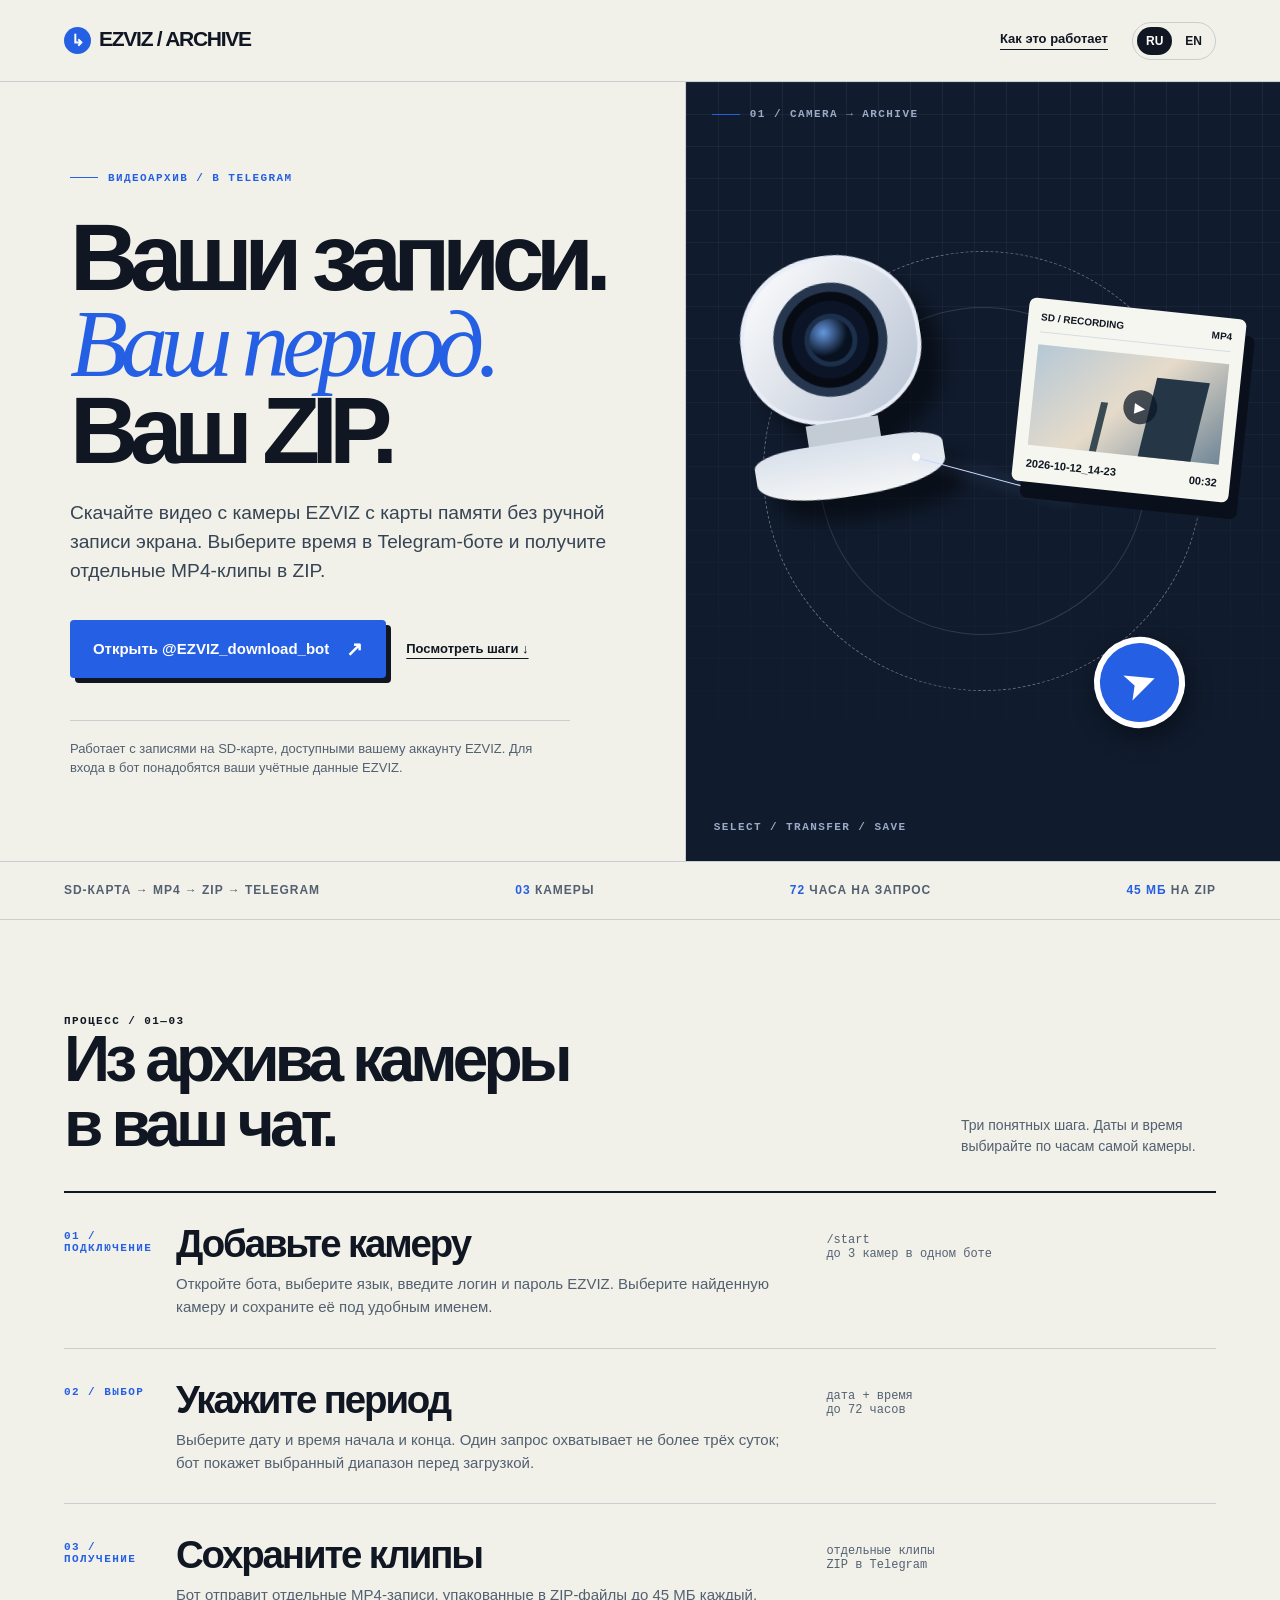
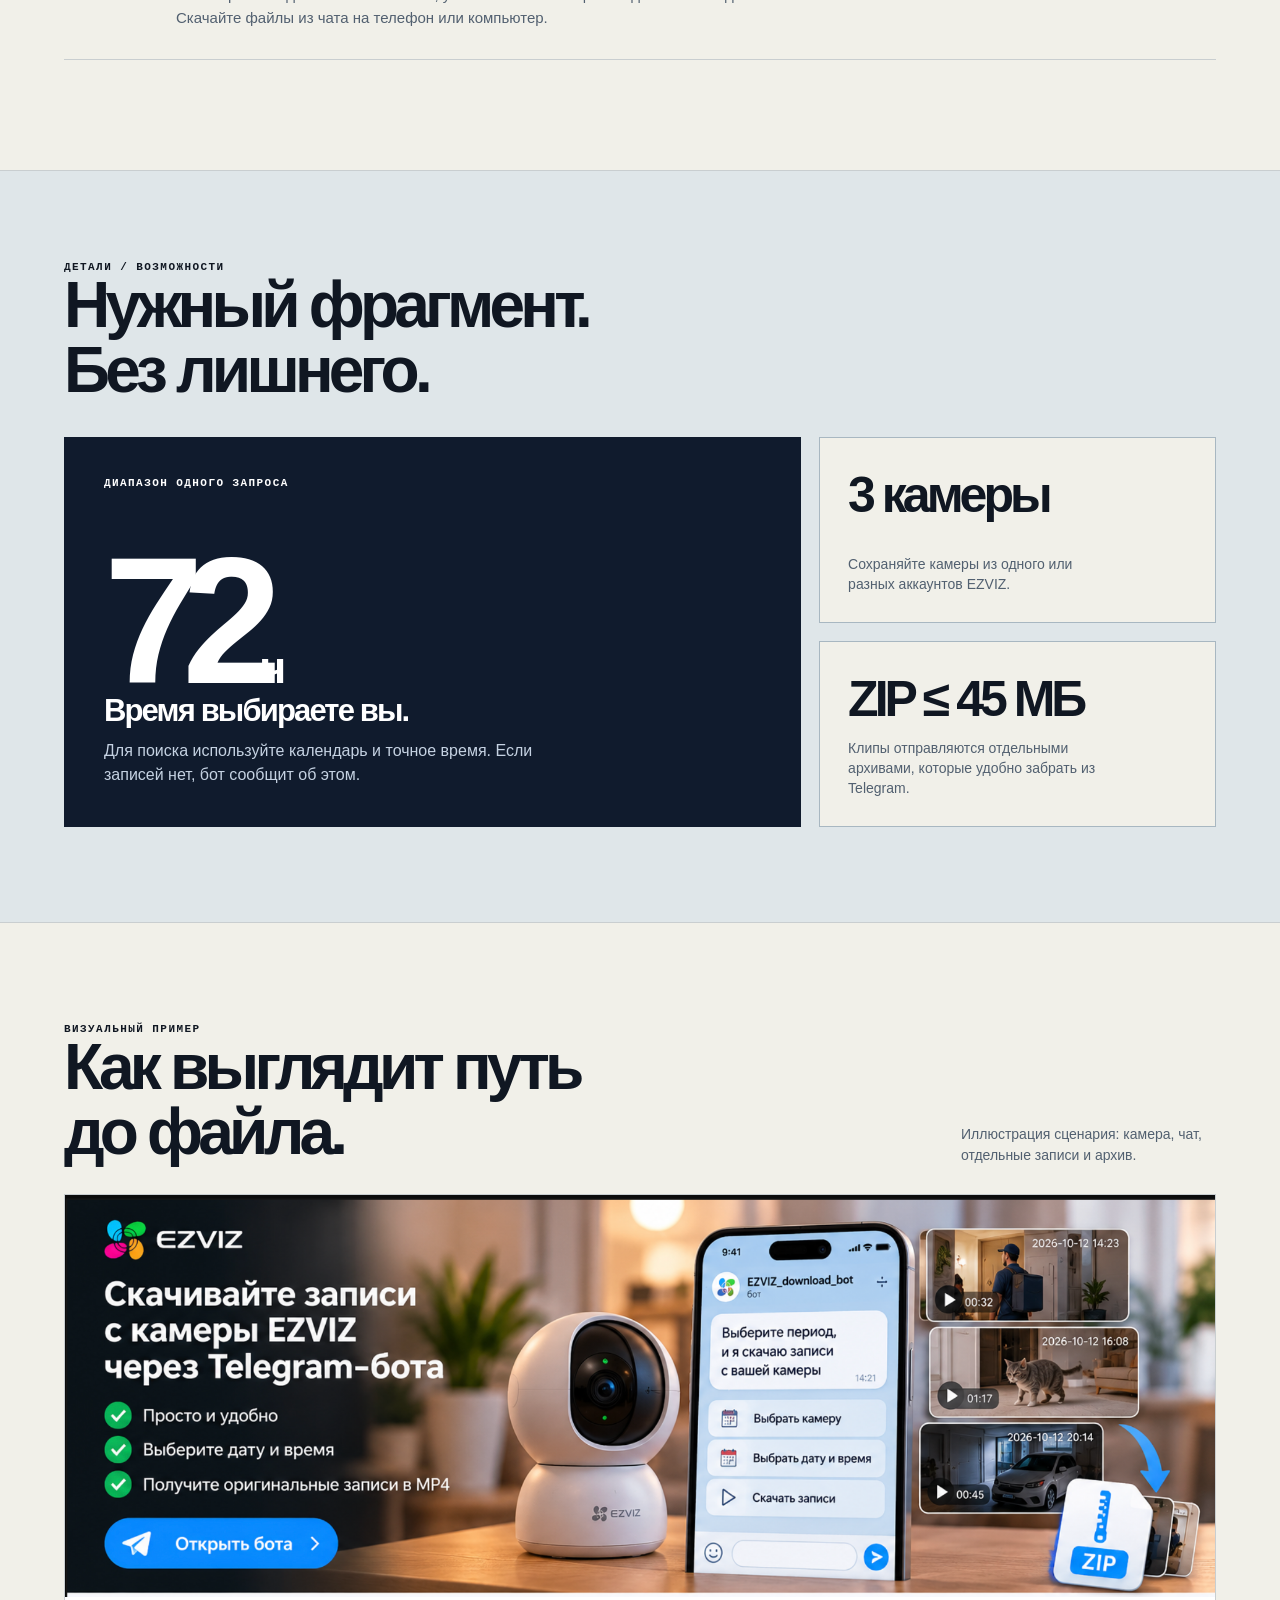
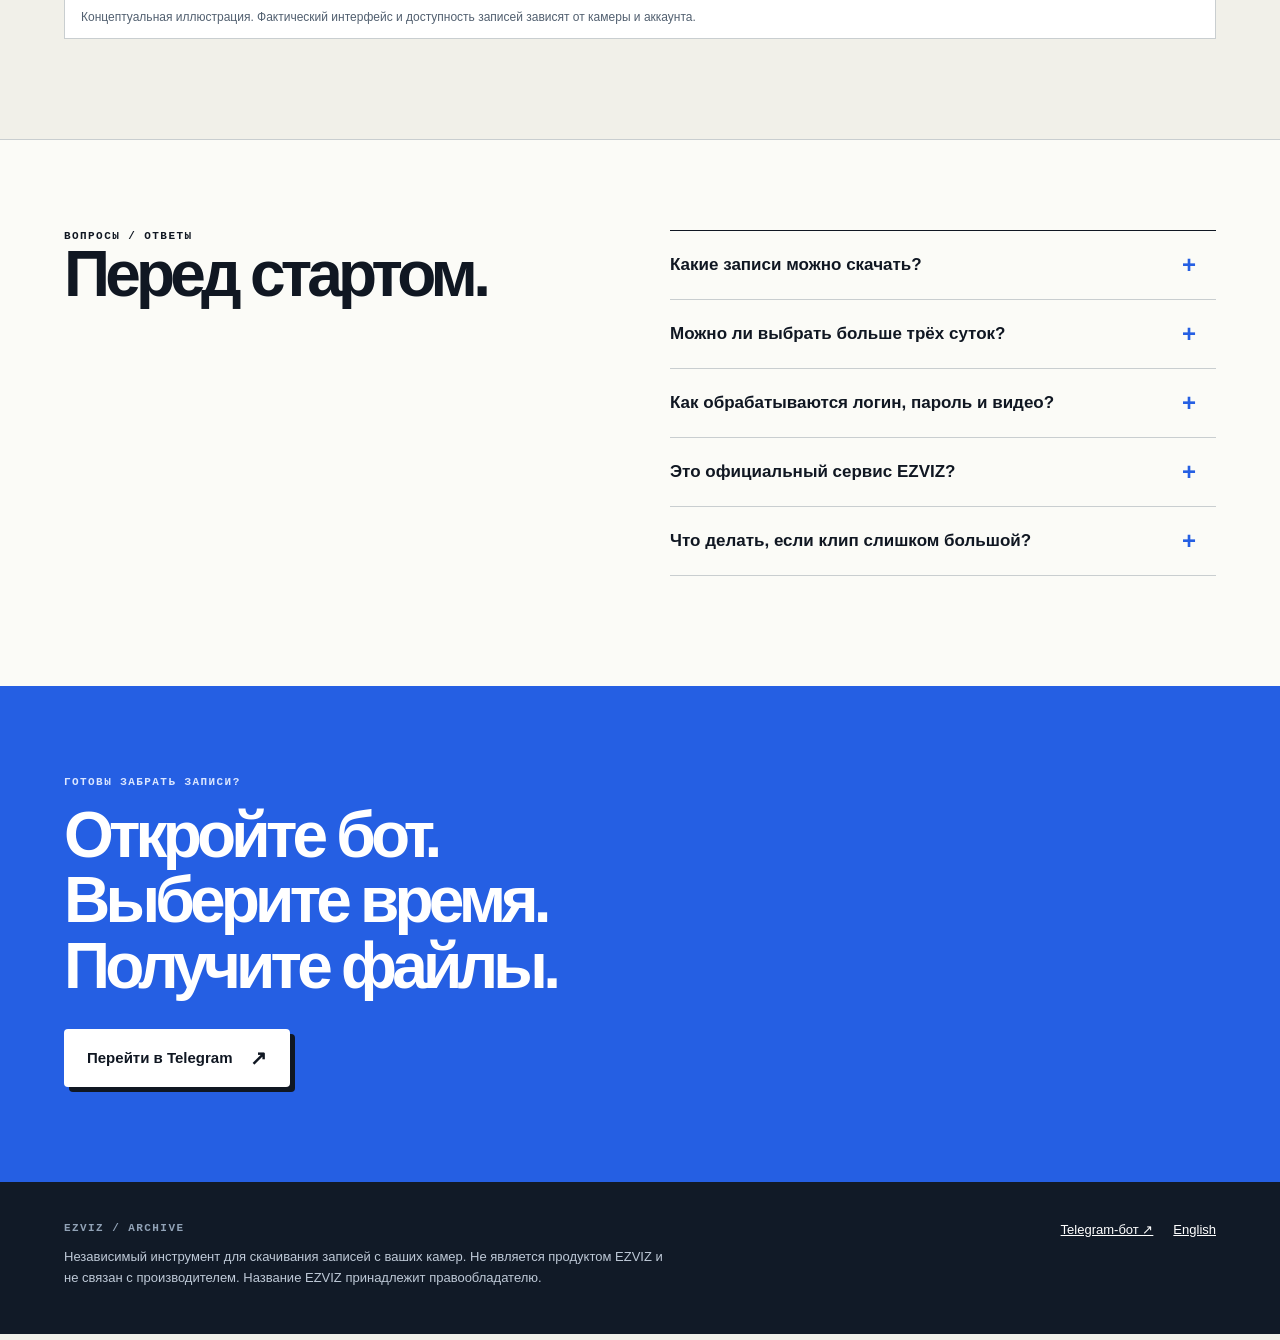
==== index.html @ d2392f06 "Build bilingual EZVIZ video downloader landing page" ====
<!doctype html>
<html lang="ru">
<head>
  <meta charset="utf-8">
  <meta name="viewport" content="width=device-width, initial-scale=1">
  <title>Скачать видео с камеры EZVIZ на SD-карте — Telegram-бот</title>
  <meta name="description" content="Как скачать записи с камеры EZVIZ с карты памяти: выберите камеру и период до 3 суток, получите отдельные MP4-клипы в ZIP через Telegram-бота.">
  <meta name="robots" content="index,follow,max-image-preview:large">
  <link rel="canonical" href="https://sneggoroddd.github.io/ezviz-camera-video-downloader/">
  <link rel="alternate" hreflang="ru" href="https://sneggoroddd.github.io/ezviz-camera-video-downloader/">
  <link rel="alternate" hreflang="en" href="https://sneggoroddd.github.io/ezviz-camera-video-downloader/en/">
  <link rel="alternate" hreflang="x-default" href="https://sneggoroddd.github.io/ezviz-camera-video-downloader/">
  <meta property="og:type" content="website">
  <meta property="og:locale" content="ru_RU">
  <meta property="og:title" content="Скачать видео с камеры EZVIZ через Telegram">
  <meta property="og:description" content="Записи с SD-карты камеры: выберите период, получите отдельные клипы MP4 в ZIP.">
  <meta property="og:url" content="https://sneggoroddd.github.io/ezviz-camera-video-downloader/">
  <meta property="og:image" content="https://sneggoroddd.github.io/ezviz-camera-video-downloader/assets/ezviz-telegram-ru.png">
  <meta name="twitter:card" content="summary_large_image">
  <meta name="theme-color" content="#f1f0e9">
  <link rel="icon" type="image/svg+xml" href="assets/favicon.svg">
  <link rel="stylesheet" href="styles.css">
</head>
<body>
  <a class="skip" href="#main">Перейти к содержимому</a>
  <header class="site-header">
    <a class="brand" href="./" aria-label="EZVIZ Archive, главная"><span class="brand-mark" aria-hidden="true">↳</span>EZVIZ / ARCHIVE</a>
    <div class="header-right"><a class="top-link" href="#how">Как это работает</a><nav class="lang-switch" aria-label="Язык сайта"><a href="./" lang="ru" aria-current="page">RU</a><a href="en/" lang="en">EN</a></nav></div>
  </header>
  <main id="main">
    <section class="hero" aria-labelledby="hero-title">
      <div class="hero-copy wrap">
        <div class="eyebrow">ВИДЕОАРХИВ / В TELEGRAM</div>
        <h1 id="hero-title">Ваши записи.<br><em>Ваш период.</em><br>Ваш ZIP.</h1>
        <p class="hero-desc">Скачайте видео с камеры EZVIZ с карты памяти без ручной записи экрана. Выберите время в Telegram-боте и получите отдельные MP4-клипы в ZIP.</p>
        <div class="actions"><a class="button" href="https://t.me/EZVIZ_download_bot" target="_blank" rel="noopener noreferrer">Открыть @EZVIZ_download_bot <span class="arrow" aria-hidden="true">↗</span></a><a class="text-link" href="#how">Посмотреть шаги ↓</a></div>
        <p class="hero-note">Работает с записями на SD-карте, доступными вашему аккаунту EZVIZ. Для входа в бот понадобятся ваши учётные данные EZVIZ.</p>
      </div>
      <div class="hero-art" role="img" aria-label="Иллюстрация: запись с камеры переносится в файл и отправляется в Telegram">
        <span class="coordinate eyebrow">01 / CAMERA → ARCHIVE</span><span class="orbit" aria-hidden="true"></span>
        <div class="camera" aria-hidden="true"><div class="camera-head"><div class="camera-lens"></div></div><div class="camera-neck"></div><div class="camera-base"></div></div>
        <span class="flow-line" aria-hidden="true"></span>
        <div class="archive-card" aria-hidden="true"><div class="mini-head"><span>SD / RECORDING</span><span>MP4</span></div><div class="mini-thumb"></div><div class="mini-meta"><span>2026-10-12_14-23</span><span>00:32</span></div></div>
        <span class="telegram-chip" aria-hidden="true">➤</span><span class="art-index small-label">SELECT / TRANSFER / SAVE</span>
      </div>
    </section>
    <div class="ticker" aria-label="Возможности"><div class="ticker-inner wrap"><span>SD-карта → MP4 → ZIP → Telegram</span><span><b>03</b> камеры</span><span><b>72</b> часа на запрос</span><span><b>45 МБ</b> на ZIP</span></div></div>
    <section id="how" class="how wrap" aria-labelledby="how-title">
      <div class="section-heading"><div><div class="small-label">ПРОЦЕСС / 01—03</div><h2 id="how-title">Из архива камеры<br>в ваш чат.</h2></div><p>Три понятных шага. Даты и время выбирайте по часам самой камеры.</p></div>
      <div class="steps">
        <article class="step"><span class="step-num">01 / ПОДКЛЮЧЕНИЕ</span><div><h3>Добавьте камеру</h3><p>Откройте бота, выберите язык, введите логин и пароль EZVIZ. Выберите найденную камеру и сохраните её под удобным именем.</p></div><div class="step-aside">/start<br>до 3 камер в одном боте</div></article>
        <article class="step"><span class="step-num">02 / ВЫБОР</span><div><h3>Укажите период</h3><p>Выберите дату и время начала и конца. Один запрос охватывает не более трёх суток; бот покажет выбранный диапазон перед загрузкой.</p></div><div class="step-aside">дата + время<br>до 72 часов</div></article>
        <article class="step"><span class="step-num">03 / ПОЛУЧЕНИЕ</span><div><h3>Сохраните клипы</h3><p>Бот отправит отдельные MP4-записи, упакованные в ZIP-файлы до 45 МБ каждый. Скачайте файлы из чата на телефон или компьютер.</p></div><div class="step-aside">отдельные клипы<br>ZIP в Telegram</div></article>
      </div>
    </section>
    <section class="features" aria-labelledby="features-title"><div class="wrap"><div class="section-heading"><div><div class="small-label">ДЕТАЛИ / ВОЗМОЖНОСТИ</div><h2 id="features-title">Нужный фрагмент.<br>Без лишнего.</h2></div></div><div class="feature-grid"><div class="feature-main"><span class="small-label">ДИАПАЗОН ОДНОГО ЗАПРОСА</span><div><div class="big-number">72<span style="font-size:.25em;letter-spacing:-.05em">ч</span></div><h3>Время выбираете вы.</h3><p>Для поиска используйте календарь и точное время. Если записей нет, бот сообщит об этом.</p></div></div><div class="feature-side"><div class="fact"><strong>3 камеры</strong><span>Сохраняйте камеры из одного или разных аккаунтов EZVIZ.</span></div><div class="fact"><strong>ZIP ≤ 45 МБ</strong><span>Клипы отправляются отдельными архивами, которые удобно забрать из Telegram.</span></div></div></div></div></section>
    <section class="proof wrap" aria-labelledby="proof-title"><div class="section-heading"><div><div class="small-label">ВИЗУАЛЬНЫЙ ПРИМЕР</div><h2 id="proof-title">Как выглядит путь<br>до файла.</h2></div><p>Иллюстрация сценария: камера, чат, отдельные записи и архив.</p></div><figure><img src="assets/ezviz-telegram-ru.png" width="1976" height="692" loading="lazy" alt="Иллюстрация: камера EZVIZ, интерфейс Telegram-бота и отдельные видео, собранные в ZIP"><figcaption>Концептуальная иллюстрация. Фактический интерфейс и доступность записей зависят от камеры и аккаунта.</figcaption></figure></section>
    <section class="faq" aria-labelledby="faq-title"><div class="wrap faq-layout"><div><div class="small-label">ВОПРОСЫ / ОТВЕТЫ</div><h2 id="faq-title">Перед стартом.</h2></div><div class="faq-list"><details><summary>Какие записи можно скачать?</summary><p>Бот ищет отдельные записи на SD-карте выбранной камеры, доступные через ваш аккаунт EZVIZ. Поддержка зависит от модели камеры и доступности архива.</p></details><details><summary>Можно ли выбрать больше трёх суток?</summary><p>За один запрос — нет. Для более длинного периода отправьте несколько последовательных запросов, каждый не более трёх суток.</p></details><details><summary>Как обрабатываются логин, пароль и видео?</summary><p>Логин и пароль камеры хранятся на сервере бота в зашифрованном виде, пока камера добавлена. Сообщение с паролем удаляется после обработки. Временные видео удаляются после подтверждённой отправки ZIP. Удалить сохранённую камеру можно в боте.</p></details><details><summary>Это официальный сервис EZVIZ?</summary><p>Нет. Это независимый Telegram-бот, не связанный с EZVIZ. Официальные способы скачивания записей описаны в <a href="https://support.ezviz.com/faq/159" target="_blank" rel="noopener noreferrer">справке EZVIZ</a>.</p></details><details><summary>Что делать, если клип слишком большой?</summary><p>Если один клип превышает лимит ZIP в 45 МБ, выгрузка может быть неполной. Попробуйте выбрать более короткий период или воспользуйтесь официальным приложением EZVIZ.</p></details></div></div></section>
    <section class="end" aria-labelledby="end-title"><div class="wrap"><div class="small-label">ГОТОВЫ ЗАБРАТЬ ЗАПИСИ?</div><h2 id="end-title">Откройте бот.<br>Выберите время.<br>Получите файлы.</h2><a class="button" href="https://t.me/EZVIZ_download_bot" target="_blank" rel="noopener noreferrer">Перейти в Telegram <span class="arrow" aria-hidden="true">↗</span></a></div></section>
  </main>
  <footer class="site-footer wrap"><div><div class="footer-label">EZVIZ / ARCHIVE</div><p>Независимый инструмент для скачивания записей с ваших камер. Не является продуктом EZVIZ и не связан с производителем. Название EZVIZ принадлежит правообладателю.</p></div><div class="footer-links"><a href="https://t.me/EZVIZ_download_bot" target="_blank" rel="noopener noreferrer">Telegram-бот ↗</a><a href="en/" lang="en">English</a></div></footer>
</body>
</html>
---- styles.css ----
:root{--paper:#f1f0e9;--ink:#101722;--muted:#526070;--line:#c9ced0;--blue:#255fe3;--blue-deep:#1645b7;--white:#fff;--dark:#101b2d}*{box-sizing:border-box}html{scroll-behavior:smooth}body{margin:0;background:var(--paper);color:var(--ink);font-family:Arial,Helvetica,sans-serif}a{color:inherit}a:focus-visible,summary:focus-visible{outline:3px solid var(--blue);outline-offset:4px}.skip{position:absolute;left:12px;top:-70px;background:var(--ink);color:#fff;padding:12px;z-index:10}.skip:focus{top:12px}.site-header{min-height:82px;display:flex;align-items:center;justify-content:space-between;gap:20px;padding:16px clamp(20px,5vw,80px);border-bottom:1px solid var(--line)}.brand{font-weight:800;letter-spacing:-.06em;font-size:21px;text-decoration:none;white-space:nowrap}.brand-mark{display:inline-flex;width:27px;height:27px;align-items:center;justify-content:center;border-radius:50%;background:var(--blue);color:#fff;font-size:16px;margin-right:8px;letter-spacing:0}.header-right{display:flex;align-items:center;gap:24px}.top-link{text-decoration:none;font-size:13px;font-weight:700;border-bottom:1px solid currentColor;padding-bottom:3px}.lang-switch{display:flex;gap:4px;border:1px solid var(--line);padding:4px;border-radius:30px}.lang-switch a{font-size:12px;font-weight:800;text-decoration:none;padding:7px 9px;border-radius:20px}.lang-switch a[aria-current="page"]{background:var(--ink);color:#fff}.wrap{max-width:1440px;margin:0 auto;padding-left:clamp(20px,5vw,80px);padding-right:clamp(20px,5vw,80px)}.hero{display:grid;grid-template-columns:minmax(0,1.07fr) minmax(360px,.93fr);min-height:680px;border-bottom:1px solid var(--line)}.hero-copy{padding-top:clamp(50px,7vw,104px);padding-bottom:70px;position:relative}.eyebrow,.small-label,.step-num,.footer-label{font-family:ui-monospace,SFMono-Regular,Menlo,monospace;font-size:11px;text-transform:uppercase;letter-spacing:.13em;font-weight:700}.eyebrow{display:flex;gap:10px;align-items:center;color:var(--blue)}.eyebrow:before{content:"";width:28px;height:1px;background:var(--blue)}h1{font-size:clamp(58px,7.4vw,116px);letter-spacing:-.09em;line-height:.91;max-width:880px;margin:30px 0 26px;font-weight:800}h1 em{font-family:Georgia,serif;font-weight:400;letter-spacing:-.075em;color:var(--blue)}.hero-desc{font-size:clamp(17px,1.5vw,21px);line-height:1.5;max-width:545px;color:#364453;margin:0 0 34px}.actions{display:flex;align-items:center;gap:20px;flex-wrap:wrap}.button{display:inline-flex;align-items:center;justify-content:center;gap:17px;background:var(--blue);color:white;text-decoration:none;border-radius:4px;padding:19px 23px;font-size:15px;font-weight:800;min-height:57px;box-shadow:5px 5px 0 var(--ink);transition:transform .2s,box-shadow .2s,background .2s}.button:hover{transform:translate(2px,2px);box-shadow:3px 3px 0 var(--ink);background:var(--blue-deep)}.button .arrow{font-size:20px;line-height:1}.text-link{font-size:13px;font-weight:700;text-underline-offset:5px}.hero-note{margin-top:42px;max-width:500px;padding-top:18px;border-top:1px solid var(--line);font-size:13px;line-height:1.5;color:var(--muted)}.hero-art{border-left:1px solid var(--line);position:relative;overflow:hidden;display:flex;align-items:center;justify-content:center;min-height:610px;background:var(--dark);color:white}.hero-art:before{content:"";position:absolute;inset:0;background-image:linear-gradient(#ffffff0e 1px,transparent 1px),linear-gradient(90deg,#ffffff0e 1px,transparent 1px);background-size:32px 32px;mask-image:linear-gradient(to bottom,#000,transparent)}.coordinate{position:absolute;top:26px;left:26px;color:#9aabc7}.art-index{position:absolute;bottom:28px;left:28px;color:#9aabc7}.orbit{position:absolute;width:440px;height:440px;border:1px dashed #ffffff5b;border-radius:50%;transform:rotate(-15deg)}.orbit:after{content:"";position:absolute;inset:55px;border:1px solid #ffffff22;border-radius:50%}.camera{position:absolute;left:10%;top:22%;width:210px;height:230px;filter:drop-shadow(18px 24px 10px #0007);transform:rotate(-9deg)}.camera-head{width:180px;height:168px;border-radius:48% 48% 45% 45%;background:linear-gradient(135deg,#fff,#b6c1d2);border:4px solid #e8edf7;display:flex;align-items:center;justify-content:center}.camera-lens{width:114px;height:114px;background:#0b1527;border:9px solid #25364e;border-radius:50%;display:flex;align-items:center;justify-content:center;box-shadow:inset 0 0 0 9px #070c14}.camera-lens:after{content:"";width:43px;height:43px;background:radial-gradient(circle at 35% 30%,#6598e0,#07111f 58%);border:5px solid #1c304b;border-radius:50%}.camera-neck{width:73px;height:21px;background:#c3cbd5;margin:-2px 0 0 52px}.camera-base{width:190px;height:55px;background:linear-gradient(#d9e1eb,#f4f5f6);border-radius:25% 25% 45% 45%;margin-left:-5px}.flow-line{position:absolute;left:38%;top:48%;width:28%;height:1px;background:#c8d8ff;transform:rotate(15deg);transform-origin:left;box-shadow:0 0 15px #9cbcff}.flow-line:before,.flow-line:after{content:"";position:absolute;top:-4px;width:8px;height:8px;border-radius:50%;background:#fff}.flow-line:before{left:0}.flow-line:after{right:0}.archive-card{position:absolute;right:7%;top:29%;width:218px;padding:13px;background:#f6f6f1;color:var(--ink);border-radius:7px;transform:rotate(6deg);box-shadow:10px 16px 0 #0a101b}.archive-card .mini-head{display:flex;justify-content:space-between;font-size:10px;font-weight:700;border-bottom:1px solid #d7dde1;padding-bottom:9px}.mini-thumb{height:101px;background:linear-gradient(135deg,#b5c8d6,#e6dbca 48%,#718797);margin:12px 0;position:relative;overflow:hidden}.mini-thumb:before{content:"";position:absolute;width:53px;height:96px;left:60%;top:21%;background:#253747;box-shadow:-72px 7px 0 -23px #394a52;transform:skew(-8deg)}.mini-thumb:after{content:"▶";position:absolute;top:35px;left:91px;background:#0b1624b8;border-radius:50%;width:34px;height:34px;color:white;text-align:center;line-height:34px;font-size:14px}.mini-meta{display:flex;justify-content:space-between;font-size:11px;font-weight:700}.telegram-chip{position:absolute;right:16%;bottom:17%;width:91px;height:91px;border-radius:50%;background:var(--blue);border:6px solid #fff;box-shadow:0 10px 25px #0006;display:flex;align-items:center;justify-content:center;font-size:42px;transform:rotate(-20deg)}.ticker{border-bottom:1px solid var(--line);overflow:hidden}.ticker-inner{display:flex;justify-content:space-between;gap:24px;align-items:center;min-height:57px;color:var(--muted);font-size:12px;font-weight:700;letter-spacing:.08em;text-transform:uppercase}.ticker-inner span{white-space:nowrap}.ticker-inner b{color:var(--blue)}section{scroll-margin-top:24px}.section-heading{display:flex;justify-content:space-between;align-items:end;gap:24px;margin-bottom:34px}.section-heading h2,.faq h2,.end h2{font-size:clamp(39px,5vw,70px);letter-spacing:-.075em;line-height:1.02;margin:0;max-width:780px}.section-heading p{font-size:14px;line-height:1.5;color:var(--muted);max-width:255px;margin:0}.how{padding-top:95px;padding-bottom:110px}.steps{border-top:2px solid var(--ink)}.step{display:grid;grid-template-columns:90px minmax(0,1fr) minmax(200px,.62fr);gap:22px;padding:29px 0;border-bottom:1px solid var(--line);align-items:start}.step-num{color:var(--blue);padding-top:8px}.step h3{font-size:clamp(25px,3vw,39px);letter-spacing:-.055em;margin:0}.step p{line-height:1.55;color:var(--muted);font-size:15px;margin:6px 0 0}.step-aside{font-family:ui-monospace,SFMono-Regular,Menlo,monospace;font-size:12px;color:#536173;padding-top:11px}.features{background:#dfe6e9;border-top:1px solid var(--line);border-bottom:1px solid var(--line);padding-top:90px;padding-bottom:95px}.feature-grid{display:grid;grid-template-columns:1.3fr .7fr;gap:18px}.feature-main{background:var(--dark);color:#fff;padding:40px;min-height:390px;display:flex;flex-direction:column;justify-content:space-between}.feature-main .big-number{font-size:clamp(85px,14vw,190px);line-height:.8;letter-spacing:-.12em;font-weight:800}.feature-main h3{font-size:31px;letter-spacing:-.06em;margin:0 0 10px}.feature-main p{max-width:460px;margin:0;color:#c5d2e2;line-height:1.5}.feature-side{display:grid;grid-template-rows:1fr 1fr;gap:18px}.fact{padding:28px;border:1px solid #a8b7c1;background:var(--paper);display:flex;flex-direction:column;justify-content:space-between}.fact strong{font-size:clamp(31px,4vw,50px);letter-spacing:-.08em}.fact span{font-size:14px;line-height:1.4;color:var(--muted);max-width:260px}.proof{padding-top:100px;padding-bottom:100px}.proof figure{margin:0;border:1px solid var(--line);background:#fff}.proof img{width:100%;height:auto;display:block}.proof figcaption{font-size:12px;color:var(--muted);padding:12px 16px;line-height:1.4}.proof .section-heading{margin-bottom:28px}.faq{padding-top:90px;padding-bottom:110px;background:#fbfbf7;border-top:1px solid var(--line)}.faq-layout{display:grid;grid-template-columns:1fr 1fr;gap:60px}.faq h2{position:sticky;top:30px}.faq-list{border-top:1px solid var(--ink)}details{border-bottom:1px solid var(--line)}summary{list-style:none;cursor:pointer;padding:24px 20px 24px 0;font-weight:700;font-size:17px;display:flex;justify-content:space-between;gap:15px}summary::-webkit-details-marker{display:none}summary:after{content:"+";color:var(--blue);font-size:24px;line-height:19px}details[open] summary:after{content:"−"}details p{color:var(--muted);line-height:1.6;font-size:14px;margin:0 24px 24px 0}.end{background:var(--blue);color:#fff;padding-top:90px;padding-bottom:95px}.end h2{max-width:820px;margin:15px 0 30px}.end .button{background:#fff;color:var(--ink);box-shadow:5px 5px 0 var(--ink)}.end .button:hover{background:#e9efff}.end .small-label{color:#dbe6ff}.site-footer{max-width:none;background:#111a27;color:#fff;padding-top:40px;padding-bottom:45px;display:flex;justify-content:space-between;gap:30px;flex-wrap:wrap}.site-footer p{max-width:600px;color:#bec9d7;font-size:13px;line-height:1.6;margin:13px 0 0}.site-footer a{color:#fff}.footer-links{display:flex;gap:20px;align-items:flex-start;font-size:13px}.footer-label{color:#91a2b6}@media(max-width:900px){.hero{grid-template-columns:1fr}.hero-art{border-left:0;border-top:1px solid var(--line);min-height:530px}.hero-copy{padding-top:65px;padding-bottom:55px}.faq-layout{grid-template-columns:1fr;gap:30px}.faq h2{position:static}}@media(max-width:640px){.site-header{min-height:70px}.top-link{display:none}.hero-art{min-height:410px}.orbit{width:310px;height:310px}.camera{transform:scale(.7) rotate(-9deg);transform-origin:left top;left:5%;top:19%}.archive-card{transform:scale(.78) rotate(6deg);transform-origin:right top;right:4%;top:20%}.telegram-chip{width:70px;height:70px;font-size:30px;right:12%;bottom:13%}.flow-line{left:31%;width:35%}.ticker-inner{justify-content:flex-start;overflow:auto}.ticker-inner span{min-width:max-content}.how,.features,.proof,.faq{padding-top:65px;padding-bottom:70px}.section-heading{display:block}.section-heading p{margin-top:18px}.step{grid-template-columns:48px 1fr;gap:12px}.step-aside{grid-column:2;padding-top:0}.feature-grid{grid-template-columns:1fr}.feature-main{min-height:320px;padding:28px}.feature-side{grid-template-columns:1fr 1fr;grid-template-rows:auto}.fact{min-height:175px;padding:20px}.fact strong{font-size:34px}.end{padding-top:70px;padding-bottom:75px}}@media(max-width:390px){h1{font-size:55px}.feature-side{grid-template-columns:1fr}.fact{min-height:130px}.hero-art{min-height:380px}}@media(prefers-reduced-motion:reduce){html{scroll-behavior:auto}.button{transition:none}}
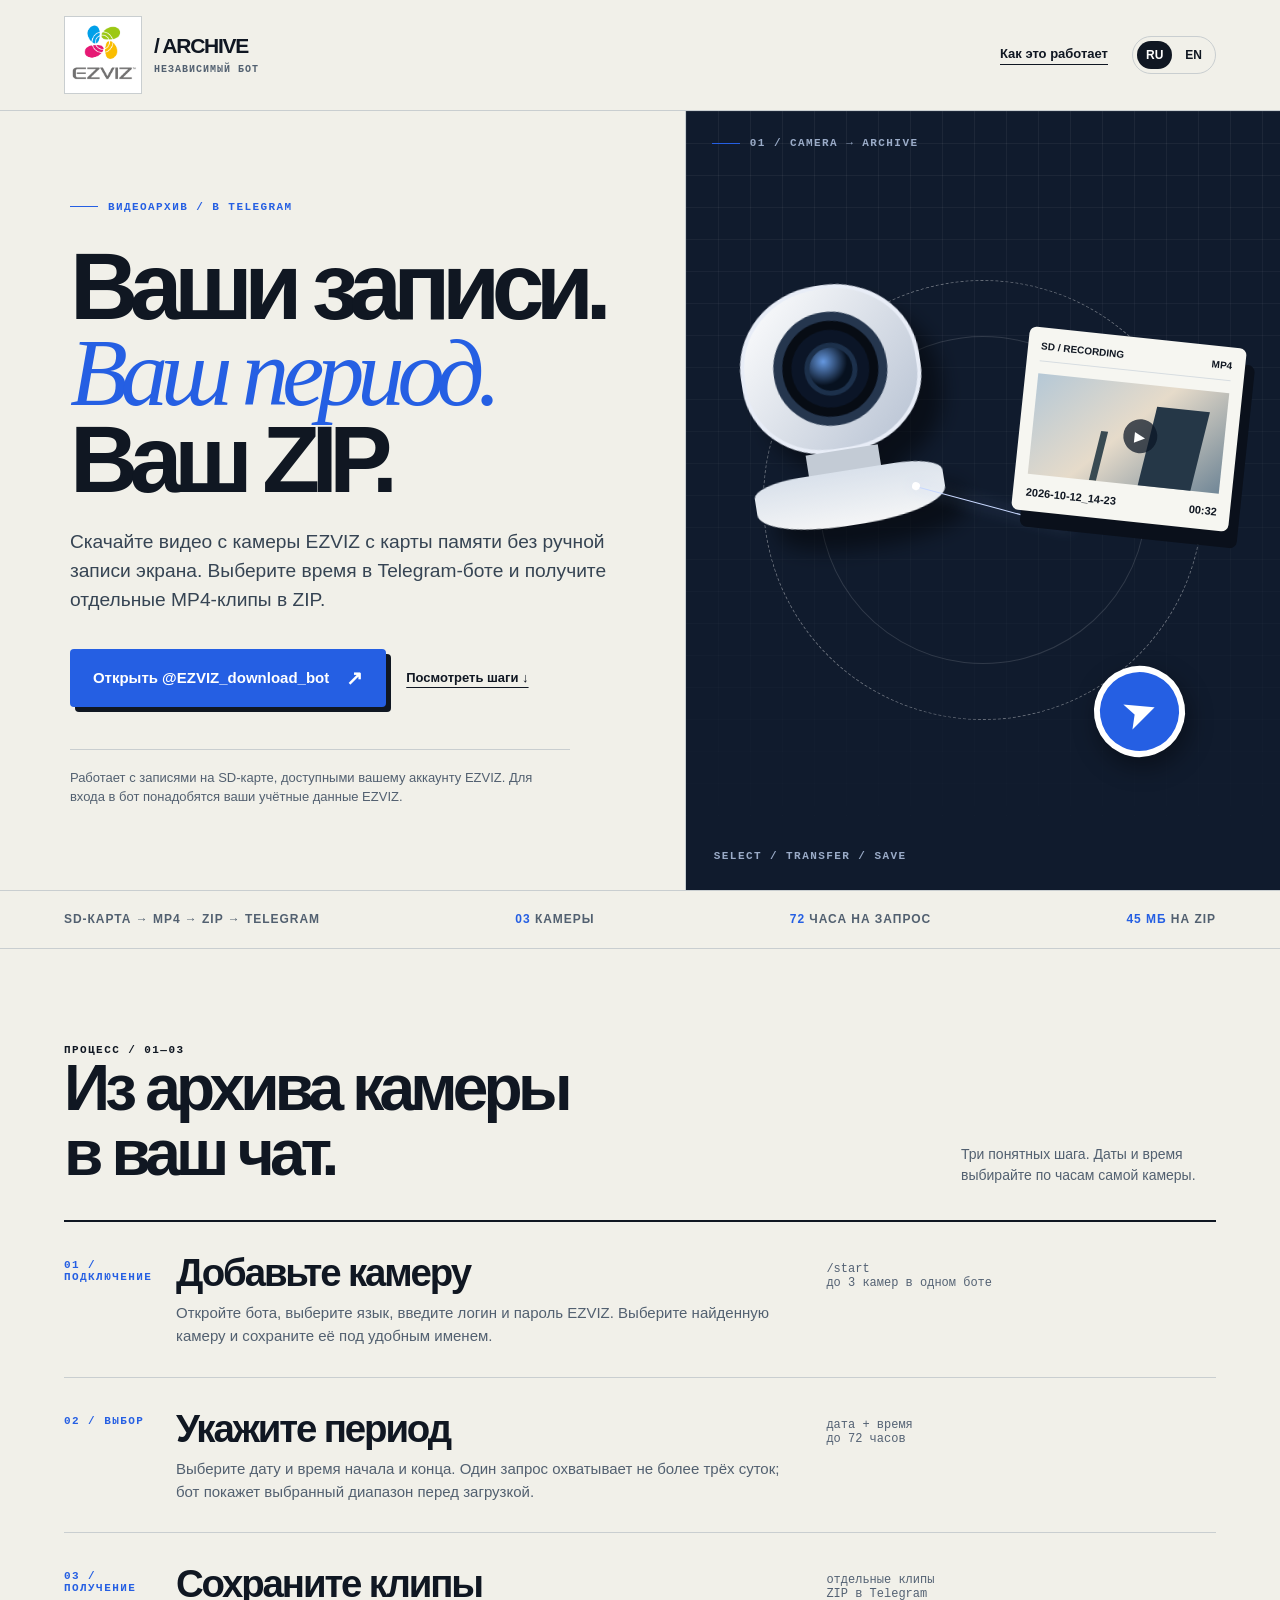
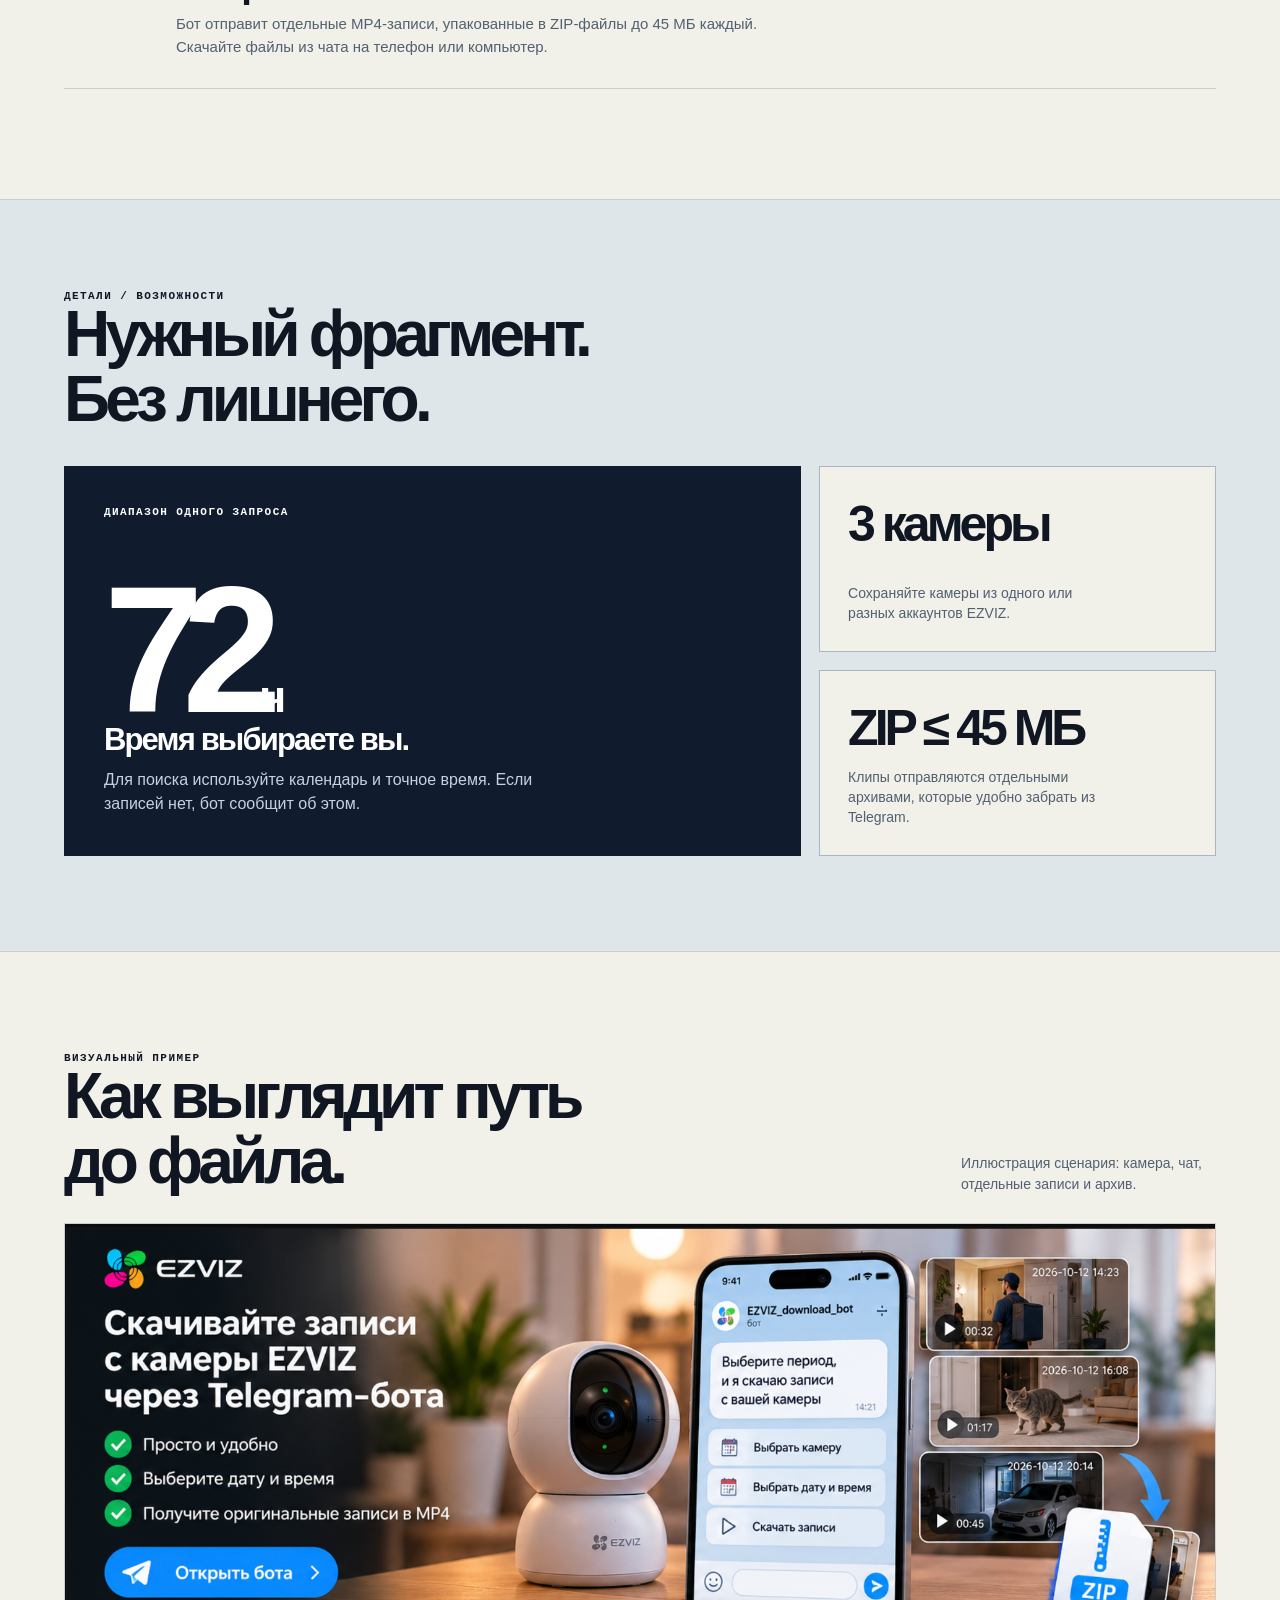
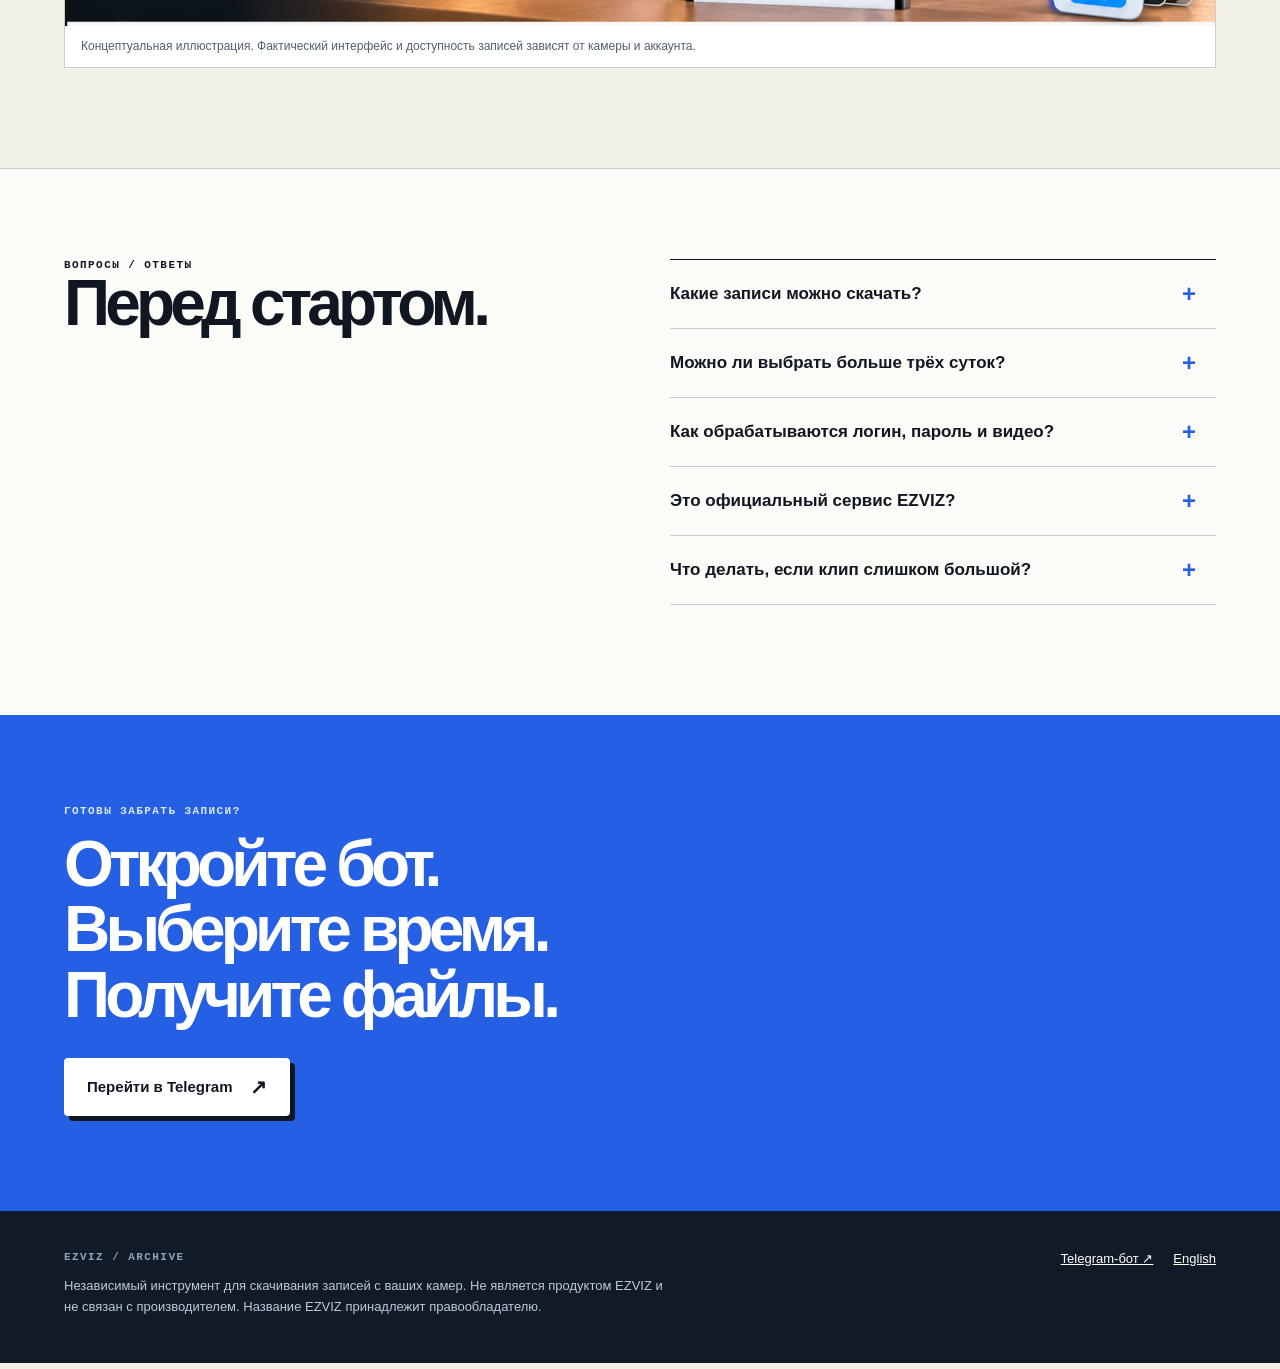
==== commit 96f2520c: "Show supplied EZVIZ logo in bilingual header" ====
--- a/index.html
+++ b/index.html
@@ -24,7 +24,7 @@
 <body>
   <a class="skip" href="#main">Перейти к содержимому</a>
   <header class="site-header">
-    <a class="brand" href="./" aria-label="EZVIZ Archive, главная"><span class="brand-mark" aria-hidden="true">↳</span>EZVIZ / ARCHIVE</a>
+    <a class="brand" href="./" aria-label="EZVIZ Archive, главная"><span class="brand-logo"><img src="assets/ezviz-logo.png" width="447" height="447" alt=""></span><span class="brand-type">/ ARCHIVE<small>НЕЗАВИСИМЫЙ БОТ</small></span></a>
     <div class="header-right"><a class="top-link" href="#how">Как это работает</a><nav class="lang-switch" aria-label="Язык сайта"><a href="./" lang="ru" aria-current="page">RU</a><a href="en/" lang="en">EN</a></nav></div>
   </header>
   <main id="main">
--- a/styles.css
+++ b/styles.css
@@ -1 +1 @@
-:root{--paper:#f1f0e9;--ink:#101722;--muted:#526070;--line:#c9ced0;--blue:#255fe3;--blue-deep:#1645b7;--white:#fff;--dark:#101b2d}*{box-sizing:border-box}html{scroll-behavior:smooth}body{margin:0;background:var(--paper);color:var(--ink);font-family:Arial,Helvetica,sans-serif}a{color:inherit}a:focus-visible,summary:focus-visible{outline:3px solid var(--blue);outline-offset:4px}.skip{position:absolute;left:12px;top:-70px;background:var(--ink);color:#fff;padding:12px;z-index:10}.skip:focus{top:12px}.site-header{min-height:82px;display:flex;align-items:center;justify-content:space-between;gap:20px;padding:16px clamp(20px,5vw,80px);border-bottom:1px solid var(--line)}.brand{font-weight:800;letter-spacing:-.06em;font-size:21px;text-decoration:none;white-space:nowrap}.brand-mark{display:inline-flex;width:27px;height:27px;align-items:center;justify-content:center;border-radius:50%;background:var(--blue);color:#fff;font-size:16px;margin-right:8px;letter-spacing:0}.header-right{display:flex;align-items:center;gap:24px}.top-link{text-decoration:none;font-size:13px;font-weight:700;border-bottom:1px solid currentColor;padding-bottom:3px}.lang-switch{display:flex;gap:4px;border:1px solid var(--line);padding:4px;border-radius:30px}.lang-switch a{font-size:12px;font-weight:800;text-decoration:none;padding:7px 9px;border-radius:20px}.lang-switch a[aria-current="page"]{background:var(--ink);color:#fff}.wrap{max-width:1440px;margin:0 auto;padding-left:clamp(20px,5vw,80px);padding-right:clamp(20px,5vw,80px)}.hero{display:grid;grid-template-columns:minmax(0,1.07fr) minmax(360px,.93fr);min-height:680px;border-bottom:1px solid var(--line)}.hero-copy{padding-top:clamp(50px,7vw,104px);padding-bottom:70px;position:relative}.eyebrow,.small-label,.step-num,.footer-label{font-family:ui-monospace,SFMono-Regular,Menlo,monospace;font-size:11px;text-transform:uppercase;letter-spacing:.13em;font-weight:700}.eyebrow{display:flex;gap:10px;align-items:center;color:var(--blue)}.eyebrow:before{content:"";width:28px;height:1px;background:var(--blue)}h1{font-size:clamp(58px,7.4vw,116px);letter-spacing:-.09em;line-height:.91;max-width:880px;margin:30px 0 26px;font-weight:800}h1 em{font-family:Georgia,serif;font-weight:400;letter-spacing:-.075em;color:var(--blue)}.hero-desc{font-size:clamp(17px,1.5vw,21px);line-height:1.5;max-width:545px;color:#364453;margin:0 0 34px}.actions{display:flex;align-items:center;gap:20px;flex-wrap:wrap}.button{display:inline-flex;align-items:center;justify-content:center;gap:17px;background:var(--blue);color:white;text-decoration:none;border-radius:4px;padding:19px 23px;font-size:15px;font-weight:800;min-height:57px;box-shadow:5px 5px 0 var(--ink);transition:transform .2s,box-shadow .2s,background .2s}.button:hover{transform:translate(2px,2px);box-shadow:3px 3px 0 var(--ink);background:var(--blue-deep)}.button .arrow{font-size:20px;line-height:1}.text-link{font-size:13px;font-weight:700;text-underline-offset:5px}.hero-note{margin-top:42px;max-width:500px;padding-top:18px;border-top:1px solid var(--line);font-size:13px;line-height:1.5;color:var(--muted)}.hero-art{border-left:1px solid var(--line);position:relative;overflow:hidden;display:flex;align-items:center;justify-content:center;min-height:610px;background:var(--dark);color:white}.hero-art:before{content:"";position:absolute;inset:0;background-image:linear-gradient(#ffffff0e 1px,transparent 1px),linear-gradient(90deg,#ffffff0e 1px,transparent 1px);background-size:32px 32px;mask-image:linear-gradient(to bottom,#000,transparent)}.coordinate{position:absolute;top:26px;left:26px;color:#9aabc7}.art-index{position:absolute;bottom:28px;left:28px;color:#9aabc7}.orbit{position:absolute;width:440px;height:440px;border:1px dashed #ffffff5b;border-radius:50%;transform:rotate(-15deg)}.orbit:after{content:"";position:absolute;inset:55px;border:1px solid #ffffff22;border-radius:50%}.camera{position:absolute;left:10%;top:22%;width:210px;height:230px;filter:drop-shadow(18px 24px 10px #0007);transform:rotate(-9deg)}.camera-head{width:180px;height:168px;border-radius:48% 48% 45% 45%;background:linear-gradient(135deg,#fff,#b6c1d2);border:4px solid #e8edf7;display:flex;align-items:center;justify-content:center}.camera-lens{width:114px;height:114px;background:#0b1527;border:9px solid #25364e;border-radius:50%;display:flex;align-items:center;justify-content:center;box-shadow:inset 0 0 0 9px #070c14}.camera-lens:after{content:"";width:43px;height:43px;background:radial-gradient(circle at 35% 30%,#6598e0,#07111f 58%);border:5px solid #1c304b;border-radius:50%}.camera-neck{width:73px;height:21px;background:#c3cbd5;margin:-2px 0 0 52px}.camera-base{width:190px;height:55px;background:linear-gradient(#d9e1eb,#f4f5f6);border-radius:25% 25% 45% 45%;margin-left:-5px}.flow-line{position:absolute;left:38%;top:48%;width:28%;height:1px;background:#c8d8ff;transform:rotate(15deg);transform-origin:left;box-shadow:0 0 15px #9cbcff}.flow-line:before,.flow-line:after{content:"";position:absolute;top:-4px;width:8px;height:8px;border-radius:50%;background:#fff}.flow-line:before{left:0}.flow-line:after{right:0}.archive-card{position:absolute;right:7%;top:29%;width:218px;padding:13px;background:#f6f6f1;color:var(--ink);border-radius:7px;transform:rotate(6deg);box-shadow:10px 16px 0 #0a101b}.archive-card .mini-head{display:flex;justify-content:space-between;font-size:10px;font-weight:700;border-bottom:1px solid #d7dde1;padding-bottom:9px}.mini-thumb{height:101px;background:linear-gradient(135deg,#b5c8d6,#e6dbca 48%,#718797);margin:12px 0;position:relative;overflow:hidden}.mini-thumb:before{content:"";position:absolute;width:53px;height:96px;left:60%;top:21%;background:#253747;box-shadow:-72px 7px 0 -23px #394a52;transform:skew(-8deg)}.mini-thumb:after{content:"▶";position:absolute;top:35px;left:91px;background:#0b1624b8;border-radius:50%;width:34px;height:34px;color:white;text-align:center;line-height:34px;font-size:14px}.mini-meta{display:flex;justify-content:space-between;font-size:11px;font-weight:700}.telegram-chip{position:absolute;right:16%;bottom:17%;width:91px;height:91px;border-radius:50%;background:var(--blue);border:6px solid #fff;box-shadow:0 10px 25px #0006;display:flex;align-items:center;justify-content:center;font-size:42px;transform:rotate(-20deg)}.ticker{border-bottom:1px solid var(--line);overflow:hidden}.ticker-inner{display:flex;justify-content:space-between;gap:24px;align-items:center;min-height:57px;color:var(--muted);font-size:12px;font-weight:700;letter-spacing:.08em;text-transform:uppercase}.ticker-inner span{white-space:nowrap}.ticker-inner b{color:var(--blue)}section{scroll-margin-top:24px}.section-heading{display:flex;justify-content:space-between;align-items:end;gap:24px;margin-bottom:34px}.section-heading h2,.faq h2,.end h2{font-size:clamp(39px,5vw,70px);letter-spacing:-.075em;line-height:1.02;margin:0;max-width:780px}.section-heading p{font-size:14px;line-height:1.5;color:var(--muted);max-width:255px;margin:0}.how{padding-top:95px;padding-bottom:110px}.steps{border-top:2px solid var(--ink)}.step{display:grid;grid-template-columns:90px minmax(0,1fr) minmax(200px,.62fr);gap:22px;padding:29px 0;border-bottom:1px solid var(--line);align-items:start}.step-num{color:var(--blue);padding-top:8px}.step h3{font-size:clamp(25px,3vw,39px);letter-spacing:-.055em;margin:0}.step p{line-height:1.55;color:var(--muted);font-size:15px;margin:6px 0 0}.step-aside{font-family:ui-monospace,SFMono-Regular,Menlo,monospace;font-size:12px;color:#536173;padding-top:11px}.features{background:#dfe6e9;border-top:1px solid var(--line);border-bottom:1px solid var(--line);padding-top:90px;padding-bottom:95px}.feature-grid{display:grid;grid-template-columns:1.3fr .7fr;gap:18px}.feature-main{background:var(--dark);color:#fff;padding:40px;min-height:390px;display:flex;flex-direction:column;justify-content:space-between}.feature-main .big-number{font-size:clamp(85px,14vw,190px);line-height:.8;letter-spacing:-.12em;font-weight:800}.feature-main h3{font-size:31px;letter-spacing:-.06em;margin:0 0 10px}.feature-main p{max-width:460px;margin:0;color:#c5d2e2;line-height:1.5}.feature-side{display:grid;grid-template-rows:1fr 1fr;gap:18px}.fact{padding:28px;border:1px solid #a8b7c1;background:var(--paper);display:flex;flex-direction:column;justify-content:space-between}.fact strong{font-size:clamp(31px,4vw,50px);letter-spacing:-.08em}.fact span{font-size:14px;line-height:1.4;color:var(--muted);max-width:260px}.proof{padding-top:100px;padding-bottom:100px}.proof figure{margin:0;border:1px solid var(--line);background:#fff}.proof img{width:100%;height:auto;display:block}.proof figcaption{font-size:12px;color:var(--muted);padding:12px 16px;line-height:1.4}.proof .section-heading{margin-bottom:28px}.faq{padding-top:90px;padding-bottom:110px;background:#fbfbf7;border-top:1px solid var(--line)}.faq-layout{display:grid;grid-template-columns:1fr 1fr;gap:60px}.faq h2{position:sticky;top:30px}.faq-list{border-top:1px solid var(--ink)}details{border-bottom:1px solid var(--line)}summary{list-style:none;cursor:pointer;padding:24px 20px 24px 0;font-weight:700;font-size:17px;display:flex;justify-content:space-between;gap:15px}summary::-webkit-details-marker{display:none}summary:after{content:"+";color:var(--blue);font-size:24px;line-height:19px}details[open] summary:after{content:"−"}details p{color:var(--muted);line-height:1.6;font-size:14px;margin:0 24px 24px 0}.end{background:var(--blue);color:#fff;padding-top:90px;padding-bottom:95px}.end h2{max-width:820px;margin:15px 0 30px}.end .button{background:#fff;color:var(--ink);box-shadow:5px 5px 0 var(--ink)}.end .button:hover{background:#e9efff}.end .small-label{color:#dbe6ff}.site-footer{max-width:none;background:#111a27;color:#fff;padding-top:40px;padding-bottom:45px;display:flex;justify-content:space-between;gap:30px;flex-wrap:wrap}.site-footer p{max-width:600px;color:#bec9d7;font-size:13px;line-height:1.6;margin:13px 0 0}.site-footer a{color:#fff}.footer-links{display:flex;gap:20px;align-items:flex-start;font-size:13px}.footer-label{color:#91a2b6}@media(max-width:900px){.hero{grid-template-columns:1fr}.hero-art{border-left:0;border-top:1px solid var(--line);min-height:530px}.hero-copy{padding-top:65px;padding-bottom:55px}.faq-layout{grid-template-columns:1fr;gap:30px}.faq h2{position:static}}@media(max-width:640px){.site-header{min-height:70px}.top-link{display:none}.hero-art{min-height:410px}.orbit{width:310px;height:310px}.camera{transform:scale(.7) rotate(-9deg);transform-origin:left top;left:5%;top:19%}.archive-card{transform:scale(.78) rotate(6deg);transform-origin:right top;right:4%;top:20%}.telegram-chip{width:70px;height:70px;font-size:30px;right:12%;bottom:13%}.flow-line{left:31%;width:35%}.ticker-inner{justify-content:flex-start;overflow:auto}.ticker-inner span{min-width:max-content}.how,.features,.proof,.faq{padding-top:65px;padding-bottom:70px}.section-heading{display:block}.section-heading p{margin-top:18px}.step{grid-template-columns:48px 1fr;gap:12px}.step-aside{grid-column:2;padding-top:0}.feature-grid{grid-template-columns:1fr}.feature-main{min-height:320px;padding:28px}.feature-side{grid-template-columns:1fr 1fr;grid-template-rows:auto}.fact{min-height:175px;padding:20px}.fact strong{font-size:34px}.end{padding-top:70px;padding-bottom:75px}}@media(max-width:390px){h1{font-size:55px}.feature-side{grid-template-columns:1fr}.fact{min-height:130px}.hero-art{min-height:380px}}@media(prefers-reduced-motion:reduce){html{scroll-behavior:auto}.button{transition:none}}
+:root{--paper:#f1f0e9;--ink:#101722;--muted:#526070;--line:#c9ced0;--blue:#255fe3;--blue-deep:#1645b7;--white:#fff;--dark:#101b2d}*{box-sizing:border-box}html{scroll-behavior:smooth}body{margin:0;background:var(--paper);color:var(--ink);font-family:Arial,Helvetica,sans-serif}a{color:inherit}a:focus-visible,summary:focus-visible{outline:3px solid var(--blue);outline-offset:4px}.skip{position:absolute;left:12px;top:-70px;background:var(--ink);color:#fff;padding:12px;z-index:10}.skip:focus{top:12px}.site-header{min-height:82px;display:flex;align-items:center;justify-content:space-between;gap:20px;padding:16px clamp(20px,5vw,80px);border-bottom:1px solid var(--line)}.brand{display:inline-flex;align-items:center;gap:12px;font-weight:800;letter-spacing:-.06em;font-size:21px;text-decoration:none;white-space:nowrap}.brand-logo{display:block;width:78px;height:78px;flex:none;background:#fff;border:1px solid var(--line);overflow:hidden}.brand-logo img{display:block;width:100%;height:100%;object-fit:contain}.brand-type{line-height:1}.brand-type small{display:block;margin-top:8px;font:700 10px/1.2 ui-monospace,SFMono-Regular,Menlo,monospace;letter-spacing:.1em;color:var(--muted)}.header-right{display:flex;align-items:center;gap:24px}.top-link{text-decoration:none;font-size:13px;font-weight:700;border-bottom:1px solid currentColor;padding-bottom:3px}.lang-switch{display:flex;gap:4px;border:1px solid var(--line);padding:4px;border-radius:30px}.lang-switch a{font-size:12px;font-weight:800;text-decoration:none;padding:7px 9px;border-radius:20px}.lang-switch a[aria-current="page"]{background:var(--ink);color:#fff}.wrap{max-width:1440px;margin:0 auto;padding-left:clamp(20px,5vw,80px);padding-right:clamp(20px,5vw,80px)}.hero{display:grid;grid-template-columns:minmax(0,1.07fr) minmax(360px,.93fr);min-height:680px;border-bottom:1px solid var(--line)}.hero-copy{padding-top:clamp(50px,7vw,104px);padding-bottom:70px;position:relative}.eyebrow,.small-label,.step-num,.footer-label{font-family:ui-monospace,SFMono-Regular,Menlo,monospace;font-size:11px;text-transform:uppercase;letter-spacing:.13em;font-weight:700}.eyebrow{display:flex;gap:10px;align-items:center;color:var(--blue)}.eyebrow:before{content:"";width:28px;height:1px;background:var(--blue)}h1{font-size:clamp(58px,7.4vw,116px);letter-spacing:-.09em;line-height:.91;max-width:880px;margin:30px 0 26px;font-weight:800}h1 em{font-family:Georgia,serif;font-weight:400;letter-spacing:-.075em;color:var(--blue)}.hero-desc{font-size:clamp(17px,1.5vw,21px);line-height:1.5;max-width:545px;color:#364453;margin:0 0 34px}.actions{display:flex;align-items:center;gap:20px;flex-wrap:wrap}.button{display:inline-flex;align-items:center;justify-content:center;gap:17px;background:var(--blue);color:white;text-decoration:none;border-radius:4px;padding:19px 23px;font-size:15px;font-weight:800;min-height:57px;box-shadow:5px 5px 0 var(--ink);transition:transform .2s,box-shadow .2s,background .2s}.button:hover{transform:translate(2px,2px);box-shadow:3px 3px 0 var(--ink);background:var(--blue-deep)}.button .arrow{font-size:20px;line-height:1}.text-link{font-size:13px;font-weight:700;text-underline-offset:5px}.hero-note{margin-top:42px;max-width:500px;padding-top:18px;border-top:1px solid var(--line);font-size:13px;line-height:1.5;color:var(--muted)}.hero-art{border-left:1px solid var(--line);position:relative;overflow:hidden;display:flex;align-items:center;justify-content:center;min-height:610px;background:var(--dark);color:white}.hero-art:before{content:"";position:absolute;inset:0;background-image:linear-gradient(#ffffff0e 1px,transparent 1px),linear-gradient(90deg,#ffffff0e 1px,transparent 1px);background-size:32px 32px;mask-image:linear-gradient(to bottom,#000,transparent)}.coordinate{position:absolute;top:26px;left:26px;color:#9aabc7}.art-index{position:absolute;bottom:28px;left:28px;color:#9aabc7}.orbit{position:absolute;width:440px;height:440px;border:1px dashed #ffffff5b;border-radius:50%;transform:rotate(-15deg)}.orbit:after{content:"";position:absolute;inset:55px;border:1px solid #ffffff22;border-radius:50%}.camera{position:absolute;left:10%;top:22%;width:210px;height:230px;filter:drop-shadow(18px 24px 10px #0007);transform:rotate(-9deg)}.camera-head{width:180px;height:168px;border-radius:48% 48% 45% 45%;background:linear-gradient(135deg,#fff,#b6c1d2);border:4px solid #e8edf7;display:flex;align-items:center;justify-content:center}.camera-lens{width:114px;height:114px;background:#0b1527;border:9px solid #25364e;border-radius:50%;display:flex;align-items:center;justify-content:center;box-shadow:inset 0 0 0 9px #070c14}.camera-lens:after{content:"";width:43px;height:43px;background:radial-gradient(circle at 35% 30%,#6598e0,#07111f 58%);border:5px solid #1c304b;border-radius:50%}.camera-neck{width:73px;height:21px;background:#c3cbd5;margin:-2px 0 0 52px}.camera-base{width:190px;height:55px;background:linear-gradient(#d9e1eb,#f4f5f6);border-radius:25% 25% 45% 45%;margin-left:-5px}.flow-line{position:absolute;left:38%;top:48%;width:28%;height:1px;background:#c8d8ff;transform:rotate(15deg);transform-origin:left;box-shadow:0 0 15px #9cbcff}.flow-line:before,.flow-line:after{content:"";position:absolute;top:-4px;width:8px;height:8px;border-radius:50%;background:#fff}.flow-line:before{left:0}.flow-line:after{right:0}.archive-card{position:absolute;right:7%;top:29%;width:218px;padding:13px;background:#f6f6f1;color:var(--ink);border-radius:7px;transform:rotate(6deg);box-shadow:10px 16px 0 #0a101b}.archive-card .mini-head{display:flex;justify-content:space-between;font-size:10px;font-weight:700;border-bottom:1px solid #d7dde1;padding-bottom:9px}.mini-thumb{height:101px;background:linear-gradient(135deg,#b5c8d6,#e6dbca 48%,#718797);margin:12px 0;position:relative;overflow:hidden}.mini-thumb:before{content:"";position:absolute;width:53px;height:96px;left:60%;top:21%;background:#253747;box-shadow:-72px 7px 0 -23px #394a52;transform:skew(-8deg)}.mini-thumb:after{content:"▶";position:absolute;top:35px;left:91px;background:#0b1624b8;border-radius:50%;width:34px;height:34px;color:white;text-align:center;line-height:34px;font-size:14px}.mini-meta{display:flex;justify-content:space-between;font-size:11px;font-weight:700}.telegram-chip{position:absolute;right:16%;bottom:17%;width:91px;height:91px;border-radius:50%;background:var(--blue);border:6px solid #fff;box-shadow:0 10px 25px #0006;display:flex;align-items:center;justify-content:center;font-size:42px;transform:rotate(-20deg)}.ticker{border-bottom:1px solid var(--line);overflow:hidden}.ticker-inner{display:flex;justify-content:space-between;gap:24px;align-items:center;min-height:57px;color:var(--muted);font-size:12px;font-weight:700;letter-spacing:.08em;text-transform:uppercase}.ticker-inner span{white-space:nowrap}.ticker-inner b{color:var(--blue)}section{scroll-margin-top:24px}.section-heading{display:flex;justify-content:space-between;align-items:end;gap:24px;margin-bottom:34px}.section-heading h2,.faq h2,.end h2{font-size:clamp(39px,5vw,70px);letter-spacing:-.075em;line-height:1.02;margin:0;max-width:780px}.section-heading p{font-size:14px;line-height:1.5;color:var(--muted);max-width:255px;margin:0}.how{padding-top:95px;padding-bottom:110px}.steps{border-top:2px solid var(--ink)}.step{display:grid;grid-template-columns:90px minmax(0,1fr) minmax(200px,.62fr);gap:22px;padding:29px 0;border-bottom:1px solid var(--line);align-items:start}.step-num{color:var(--blue);padding-top:8px}.step h3{font-size:clamp(25px,3vw,39px);letter-spacing:-.055em;margin:0}.step p{line-height:1.55;color:var(--muted);font-size:15px;margin:6px 0 0}.step-aside{font-family:ui-monospace,SFMono-Regular,Menlo,monospace;font-size:12px;color:#536173;padding-top:11px}.features{background:#dfe6e9;border-top:1px solid var(--line);border-bottom:1px solid var(--line);padding-top:90px;padding-bottom:95px}.feature-grid{display:grid;grid-template-columns:1.3fr .7fr;gap:18px}.feature-main{background:var(--dark);color:#fff;padding:40px;min-height:390px;display:flex;flex-direction:column;justify-content:space-between}.feature-main .big-number{font-size:clamp(85px,14vw,190px);line-height:.8;letter-spacing:-.12em;font-weight:800}.feature-main h3{font-size:31px;letter-spacing:-.06em;margin:0 0 10px}.feature-main p{max-width:460px;margin:0;color:#c5d2e2;line-height:1.5}.feature-side{display:grid;grid-template-rows:1fr 1fr;gap:18px}.fact{padding:28px;border:1px solid #a8b7c1;background:var(--paper);display:flex;flex-direction:column;justify-content:space-between}.fact strong{font-size:clamp(31px,4vw,50px);letter-spacing:-.08em}.fact span{font-size:14px;line-height:1.4;color:var(--muted);max-width:260px}.proof{padding-top:100px;padding-bottom:100px}.proof figure{margin:0;border:1px solid var(--line);background:#fff}.proof img{width:100%;height:auto;display:block}.proof figcaption{font-size:12px;color:var(--muted);padding:12px 16px;line-height:1.4}.proof .section-heading{margin-bottom:28px}.faq{padding-top:90px;padding-bottom:110px;background:#fbfbf7;border-top:1px solid var(--line)}.faq-layout{display:grid;grid-template-columns:1fr 1fr;gap:60px}.faq h2{position:sticky;top:30px}.faq-list{border-top:1px solid var(--ink)}details{border-bottom:1px solid var(--line)}summary{list-style:none;cursor:pointer;padding:24px 20px 24px 0;font-weight:700;font-size:17px;display:flex;justify-content:space-between;gap:15px}summary::-webkit-details-marker{display:none}summary:after{content:"+";color:var(--blue);font-size:24px;line-height:19px}details[open] summary:after{content:"−"}details p{color:var(--muted);line-height:1.6;font-size:14px;margin:0 24px 24px 0}.end{background:var(--blue);color:#fff;padding-top:90px;padding-bottom:95px}.end h2{max-width:820px;margin:15px 0 30px}.end .button{background:#fff;color:var(--ink);box-shadow:5px 5px 0 var(--ink)}.end .button:hover{background:#e9efff}.end .small-label{color:#dbe6ff}.site-footer{max-width:none;background:#111a27;color:#fff;padding-top:40px;padding-bottom:45px;display:flex;justify-content:space-between;gap:30px;flex-wrap:wrap}.site-footer p{max-width:600px;color:#bec9d7;font-size:13px;line-height:1.6;margin:13px 0 0}.site-footer a{color:#fff}.footer-links{display:flex;gap:20px;align-items:flex-start;font-size:13px}.footer-label{color:#91a2b6}@media(max-width:900px){.hero{grid-template-columns:1fr}.hero-art{border-left:0;border-top:1px solid var(--line);min-height:530px}.hero-copy{padding-top:65px;padding-bottom:55px}.faq-layout{grid-template-columns:1fr;gap:30px}.faq h2{position:static}}@media(max-width:640px){.site-header{min-height:70px}.brand-logo{width:62px;height:62px}.brand{gap:8px;font-size:17px}.brand-type small{font-size:8px}.top-link{display:none}.hero-art{min-height:410px}.orbit{width:310px;height:310px}.camera{transform:scale(.7) rotate(-9deg);transform-origin:left top;left:5%;top:19%}.archive-card{transform:scale(.78) rotate(6deg);transform-origin:right top;right:4%;top:20%}.telegram-chip{width:70px;height:70px;font-size:30px;right:12%;bottom:13%}.flow-line{left:31%;width:35%}.ticker-inner{justify-content:flex-start;overflow:auto}.ticker-inner span{min-width:max-content}.how,.features,.proof,.faq{padding-top:65px;padding-bottom:70px}.section-heading{display:block}.section-heading p{margin-top:18px}.step{grid-template-columns:48px 1fr;gap:12px}.step-aside{grid-column:2;padding-top:0}.feature-grid{grid-template-columns:1fr}.feature-main{min-height:320px;padding:28px}.feature-side{grid-template-columns:1fr 1fr;grid-template-rows:auto}.fact{min-height:175px;padding:20px}.fact strong{font-size:34px}.end{padding-top:70px;padding-bottom:75px}}@media(max-width:390px){h1{font-size:55px}.feature-side{grid-template-columns:1fr}.fact{min-height:130px}.hero-art{min-height:380px}}@media(prefers-reduced-motion:reduce){html{scroll-behavior:auto}.button{transition:none}}
